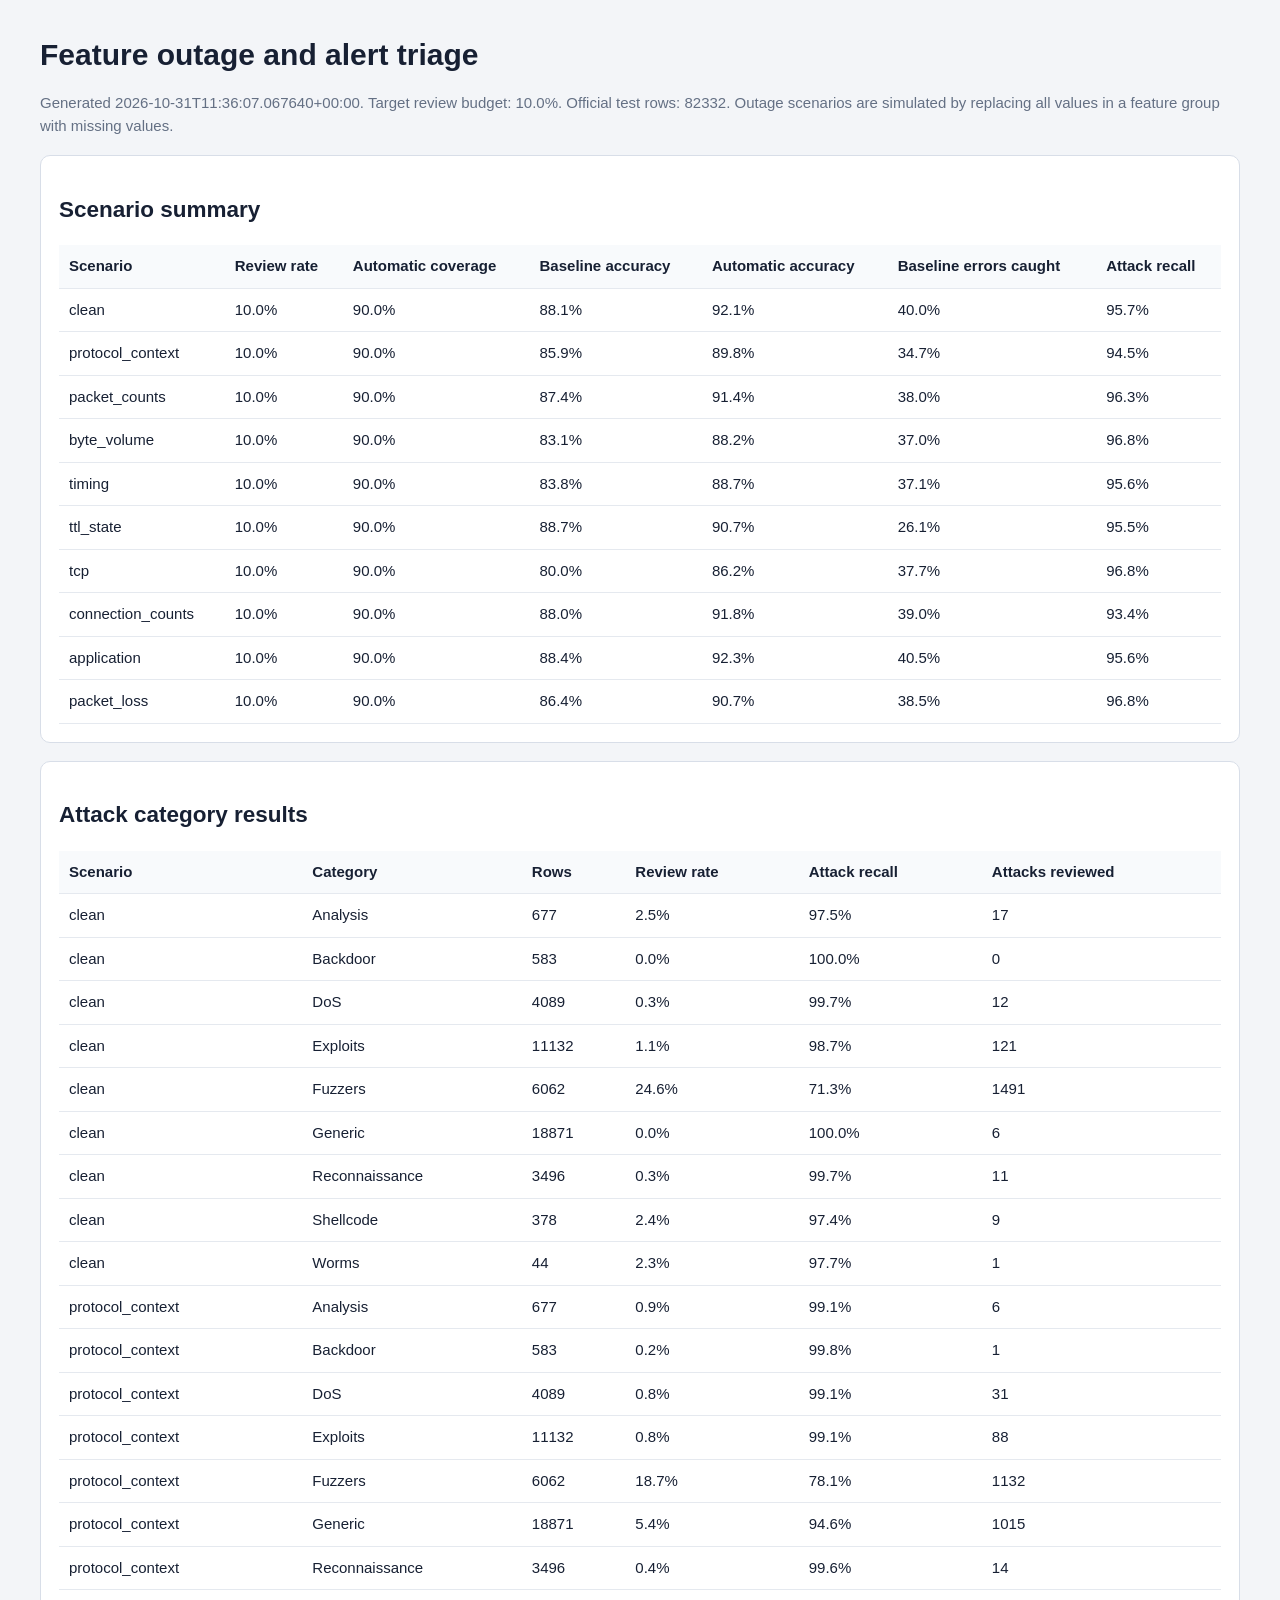
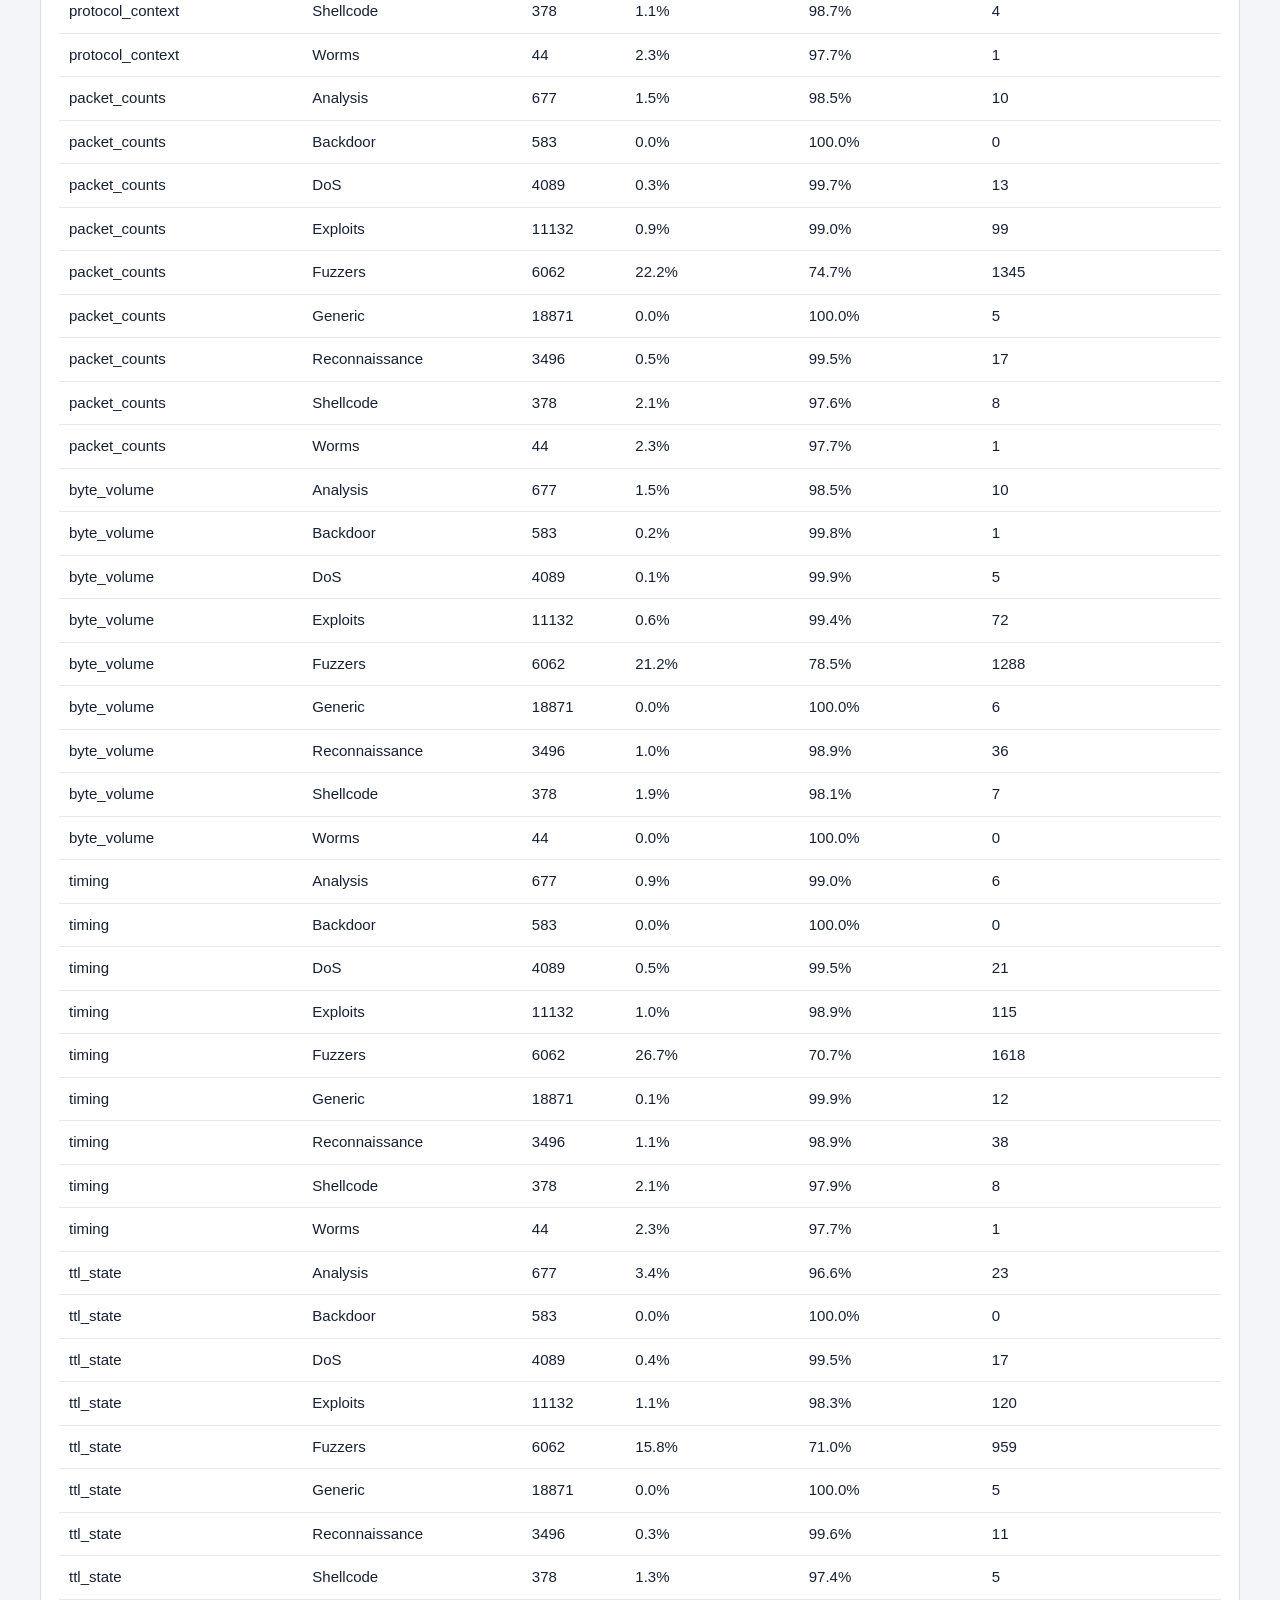
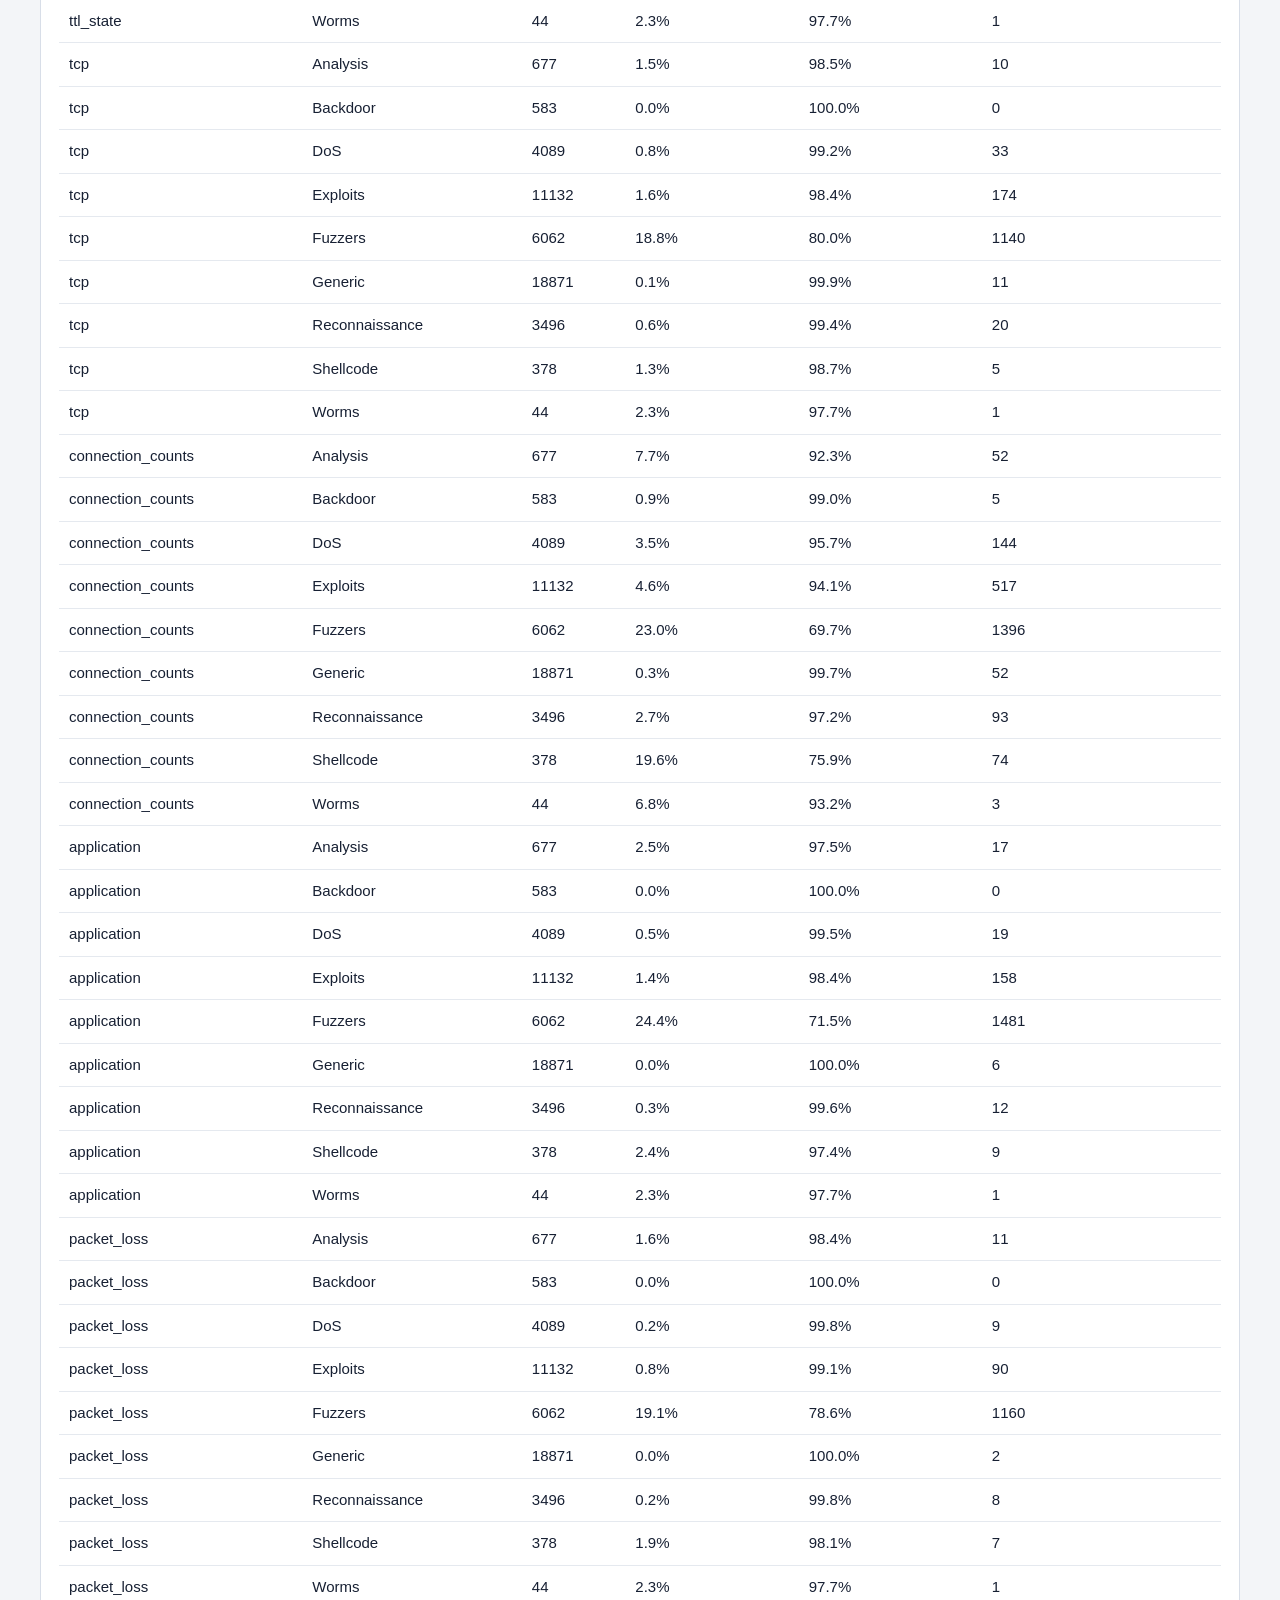
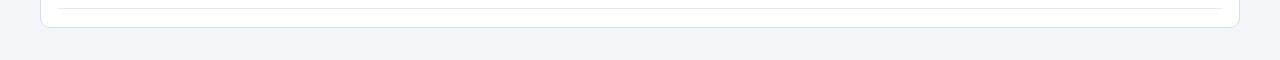
==== reports/feature_robustness_dashboard.html @ df0b9a1e "Made changes-1" ====
<!doctype html>
<html lang="en"><head><meta charset="utf-8">
<meta name="viewport" content="width=device-width, initial-scale=1">
<title>Feature outage and alert triage experiment</title>
<style>
body { margin: 0; background: #f3f5f8; color: #172033;
  font: 15px/1.5 -apple-system, BlinkMacSystemFont, "Segoe UI", Arial, sans-serif; }
main { max-width: 1200px; margin: 32px auto; padding: 0 20px; }
section { background: white; border: 1px solid #d8dee8; border-radius: 10px;
  margin: 18px 0; padding: 18px; }
h1 { margin-bottom: 4px; } .muted { color: #647084; }
.table-wrap { overflow-x: auto; }
table { width: 100%; border-collapse: collapse; white-space: nowrap; }
th, td { text-align: left; border-bottom: 1px solid #e5e9ef; padding: 10px; }
th { background: #f8fafc; }
</style></head><body><main>
<h1>Feature outage and alert triage</h1>
<p class="muted">Generated 2026-10-31T11:36:07.067640+00:00. Target review budget: 10.0%. 
Official test rows: 82332. Outage scenarios are simulated by replacing
all values in a feature group with missing values.</p>
<section><h2>Scenario summary</h2><div class="table-wrap"><table>
<thead><tr><th>Scenario</th><th>Review rate</th><th>Automatic coverage</th>
<th>Baseline accuracy</th><th>Automatic accuracy</th>
<th>Baseline errors caught</th><th>Attack recall</th></tr></thead>
<tbody><tr><td>clean</td><td>10.0%</td><td>90.0%</td><td>88.1%</td><td>92.1%</td><td>40.0%</td><td>95.7%</td></tr>
<tr><td>protocol_context</td><td>10.0%</td><td>90.0%</td><td>85.9%</td><td>89.8%</td><td>34.7%</td><td>94.5%</td></tr>
<tr><td>packet_counts</td><td>10.0%</td><td>90.0%</td><td>87.4%</td><td>91.4%</td><td>38.0%</td><td>96.3%</td></tr>
<tr><td>byte_volume</td><td>10.0%</td><td>90.0%</td><td>83.1%</td><td>88.2%</td><td>37.0%</td><td>96.8%</td></tr>
<tr><td>timing</td><td>10.0%</td><td>90.0%</td><td>83.8%</td><td>88.7%</td><td>37.1%</td><td>95.6%</td></tr>
<tr><td>ttl_state</td><td>10.0%</td><td>90.0%</td><td>88.7%</td><td>90.7%</td><td>26.1%</td><td>95.5%</td></tr>
<tr><td>tcp</td><td>10.0%</td><td>90.0%</td><td>80.0%</td><td>86.2%</td><td>37.7%</td><td>96.8%</td></tr>
<tr><td>connection_counts</td><td>10.0%</td><td>90.0%</td><td>88.0%</td><td>91.8%</td><td>39.0%</td><td>93.4%</td></tr>
<tr><td>application</td><td>10.0%</td><td>90.0%</td><td>88.4%</td><td>92.3%</td><td>40.5%</td><td>95.6%</td></tr>
<tr><td>packet_loss</td><td>10.0%</td><td>90.0%</td><td>86.4%</td><td>90.7%</td><td>38.5%</td><td>96.8%</td></tr></tbody></table></div></section>
<section><h2>Attack category results</h2>
<div class="table-wrap"><table><thead><tr>
<th>Scenario</th><th>Category</th><th>Rows</th><th>Review rate</th>
<th>Attack recall</th><th>Attacks reviewed</th>
</tr></thead><tbody><tr><td>clean</td><td>Analysis</td><td>677</td><td>2.5%</td><td>97.5%</td><td>17</td></tr>
<tr><td>clean</td><td>Backdoor</td><td>583</td><td>0.0%</td><td>100.0%</td><td>0</td></tr>
<tr><td>clean</td><td>DoS</td><td>4089</td><td>0.3%</td><td>99.7%</td><td>12</td></tr>
<tr><td>clean</td><td>Exploits</td><td>11132</td><td>1.1%</td><td>98.7%</td><td>121</td></tr>
<tr><td>clean</td><td>Fuzzers</td><td>6062</td><td>24.6%</td><td>71.3%</td><td>1491</td></tr>
<tr><td>clean</td><td>Generic</td><td>18871</td><td>0.0%</td><td>100.0%</td><td>6</td></tr>
<tr><td>clean</td><td>Reconnaissance</td><td>3496</td><td>0.3%</td><td>99.7%</td><td>11</td></tr>
<tr><td>clean</td><td>Shellcode</td><td>378</td><td>2.4%</td><td>97.4%</td><td>9</td></tr>
<tr><td>clean</td><td>Worms</td><td>44</td><td>2.3%</td><td>97.7%</td><td>1</td></tr>
<tr><td>protocol_context</td><td>Analysis</td><td>677</td><td>0.9%</td><td>99.1%</td><td>6</td></tr>
<tr><td>protocol_context</td><td>Backdoor</td><td>583</td><td>0.2%</td><td>99.8%</td><td>1</td></tr>
<tr><td>protocol_context</td><td>DoS</td><td>4089</td><td>0.8%</td><td>99.1%</td><td>31</td></tr>
<tr><td>protocol_context</td><td>Exploits</td><td>11132</td><td>0.8%</td><td>99.1%</td><td>88</td></tr>
<tr><td>protocol_context</td><td>Fuzzers</td><td>6062</td><td>18.7%</td><td>78.1%</td><td>1132</td></tr>
<tr><td>protocol_context</td><td>Generic</td><td>18871</td><td>5.4%</td><td>94.6%</td><td>1015</td></tr>
<tr><td>protocol_context</td><td>Reconnaissance</td><td>3496</td><td>0.4%</td><td>99.6%</td><td>14</td></tr>
<tr><td>protocol_context</td><td>Shellcode</td><td>378</td><td>1.1%</td><td>98.7%</td><td>4</td></tr>
<tr><td>protocol_context</td><td>Worms</td><td>44</td><td>2.3%</td><td>97.7%</td><td>1</td></tr>
<tr><td>packet_counts</td><td>Analysis</td><td>677</td><td>1.5%</td><td>98.5%</td><td>10</td></tr>
<tr><td>packet_counts</td><td>Backdoor</td><td>583</td><td>0.0%</td><td>100.0%</td><td>0</td></tr>
<tr><td>packet_counts</td><td>DoS</td><td>4089</td><td>0.3%</td><td>99.7%</td><td>13</td></tr>
<tr><td>packet_counts</td><td>Exploits</td><td>11132</td><td>0.9%</td><td>99.0%</td><td>99</td></tr>
<tr><td>packet_counts</td><td>Fuzzers</td><td>6062</td><td>22.2%</td><td>74.7%</td><td>1345</td></tr>
<tr><td>packet_counts</td><td>Generic</td><td>18871</td><td>0.0%</td><td>100.0%</td><td>5</td></tr>
<tr><td>packet_counts</td><td>Reconnaissance</td><td>3496</td><td>0.5%</td><td>99.5%</td><td>17</td></tr>
<tr><td>packet_counts</td><td>Shellcode</td><td>378</td><td>2.1%</td><td>97.6%</td><td>8</td></tr>
<tr><td>packet_counts</td><td>Worms</td><td>44</td><td>2.3%</td><td>97.7%</td><td>1</td></tr>
<tr><td>byte_volume</td><td>Analysis</td><td>677</td><td>1.5%</td><td>98.5%</td><td>10</td></tr>
<tr><td>byte_volume</td><td>Backdoor</td><td>583</td><td>0.2%</td><td>99.8%</td><td>1</td></tr>
<tr><td>byte_volume</td><td>DoS</td><td>4089</td><td>0.1%</td><td>99.9%</td><td>5</td></tr>
<tr><td>byte_volume</td><td>Exploits</td><td>11132</td><td>0.6%</td><td>99.4%</td><td>72</td></tr>
<tr><td>byte_volume</td><td>Fuzzers</td><td>6062</td><td>21.2%</td><td>78.5%</td><td>1288</td></tr>
<tr><td>byte_volume</td><td>Generic</td><td>18871</td><td>0.0%</td><td>100.0%</td><td>6</td></tr>
<tr><td>byte_volume</td><td>Reconnaissance</td><td>3496</td><td>1.0%</td><td>98.9%</td><td>36</td></tr>
<tr><td>byte_volume</td><td>Shellcode</td><td>378</td><td>1.9%</td><td>98.1%</td><td>7</td></tr>
<tr><td>byte_volume</td><td>Worms</td><td>44</td><td>0.0%</td><td>100.0%</td><td>0</td></tr>
<tr><td>timing</td><td>Analysis</td><td>677</td><td>0.9%</td><td>99.0%</td><td>6</td></tr>
<tr><td>timing</td><td>Backdoor</td><td>583</td><td>0.0%</td><td>100.0%</td><td>0</td></tr>
<tr><td>timing</td><td>DoS</td><td>4089</td><td>0.5%</td><td>99.5%</td><td>21</td></tr>
<tr><td>timing</td><td>Exploits</td><td>11132</td><td>1.0%</td><td>98.9%</td><td>115</td></tr>
<tr><td>timing</td><td>Fuzzers</td><td>6062</td><td>26.7%</td><td>70.7%</td><td>1618</td></tr>
<tr><td>timing</td><td>Generic</td><td>18871</td><td>0.1%</td><td>99.9%</td><td>12</td></tr>
<tr><td>timing</td><td>Reconnaissance</td><td>3496</td><td>1.1%</td><td>98.9%</td><td>38</td></tr>
<tr><td>timing</td><td>Shellcode</td><td>378</td><td>2.1%</td><td>97.9%</td><td>8</td></tr>
<tr><td>timing</td><td>Worms</td><td>44</td><td>2.3%</td><td>97.7%</td><td>1</td></tr>
<tr><td>ttl_state</td><td>Analysis</td><td>677</td><td>3.4%</td><td>96.6%</td><td>23</td></tr>
<tr><td>ttl_state</td><td>Backdoor</td><td>583</td><td>0.0%</td><td>100.0%</td><td>0</td></tr>
<tr><td>ttl_state</td><td>DoS</td><td>4089</td><td>0.4%</td><td>99.5%</td><td>17</td></tr>
<tr><td>ttl_state</td><td>Exploits</td><td>11132</td><td>1.1%</td><td>98.3%</td><td>120</td></tr>
<tr><td>ttl_state</td><td>Fuzzers</td><td>6062</td><td>15.8%</td><td>71.0%</td><td>959</td></tr>
<tr><td>ttl_state</td><td>Generic</td><td>18871</td><td>0.0%</td><td>100.0%</td><td>5</td></tr>
<tr><td>ttl_state</td><td>Reconnaissance</td><td>3496</td><td>0.3%</td><td>99.6%</td><td>11</td></tr>
<tr><td>ttl_state</td><td>Shellcode</td><td>378</td><td>1.3%</td><td>97.4%</td><td>5</td></tr>
<tr><td>ttl_state</td><td>Worms</td><td>44</td><td>2.3%</td><td>97.7%</td><td>1</td></tr>
<tr><td>tcp</td><td>Analysis</td><td>677</td><td>1.5%</td><td>98.5%</td><td>10</td></tr>
<tr><td>tcp</td><td>Backdoor</td><td>583</td><td>0.0%</td><td>100.0%</td><td>0</td></tr>
<tr><td>tcp</td><td>DoS</td><td>4089</td><td>0.8%</td><td>99.2%</td><td>33</td></tr>
<tr><td>tcp</td><td>Exploits</td><td>11132</td><td>1.6%</td><td>98.4%</td><td>174</td></tr>
<tr><td>tcp</td><td>Fuzzers</td><td>6062</td><td>18.8%</td><td>80.0%</td><td>1140</td></tr>
<tr><td>tcp</td><td>Generic</td><td>18871</td><td>0.1%</td><td>99.9%</td><td>11</td></tr>
<tr><td>tcp</td><td>Reconnaissance</td><td>3496</td><td>0.6%</td><td>99.4%</td><td>20</td></tr>
<tr><td>tcp</td><td>Shellcode</td><td>378</td><td>1.3%</td><td>98.7%</td><td>5</td></tr>
<tr><td>tcp</td><td>Worms</td><td>44</td><td>2.3%</td><td>97.7%</td><td>1</td></tr>
<tr><td>connection_counts</td><td>Analysis</td><td>677</td><td>7.7%</td><td>92.3%</td><td>52</td></tr>
<tr><td>connection_counts</td><td>Backdoor</td><td>583</td><td>0.9%</td><td>99.0%</td><td>5</td></tr>
<tr><td>connection_counts</td><td>DoS</td><td>4089</td><td>3.5%</td><td>95.7%</td><td>144</td></tr>
<tr><td>connection_counts</td><td>Exploits</td><td>11132</td><td>4.6%</td><td>94.1%</td><td>517</td></tr>
<tr><td>connection_counts</td><td>Fuzzers</td><td>6062</td><td>23.0%</td><td>69.7%</td><td>1396</td></tr>
<tr><td>connection_counts</td><td>Generic</td><td>18871</td><td>0.3%</td><td>99.7%</td><td>52</td></tr>
<tr><td>connection_counts</td><td>Reconnaissance</td><td>3496</td><td>2.7%</td><td>97.2%</td><td>93</td></tr>
<tr><td>connection_counts</td><td>Shellcode</td><td>378</td><td>19.6%</td><td>75.9%</td><td>74</td></tr>
<tr><td>connection_counts</td><td>Worms</td><td>44</td><td>6.8%</td><td>93.2%</td><td>3</td></tr>
<tr><td>application</td><td>Analysis</td><td>677</td><td>2.5%</td><td>97.5%</td><td>17</td></tr>
<tr><td>application</td><td>Backdoor</td><td>583</td><td>0.0%</td><td>100.0%</td><td>0</td></tr>
<tr><td>application</td><td>DoS</td><td>4089</td><td>0.5%</td><td>99.5%</td><td>19</td></tr>
<tr><td>application</td><td>Exploits</td><td>11132</td><td>1.4%</td><td>98.4%</td><td>158</td></tr>
<tr><td>application</td><td>Fuzzers</td><td>6062</td><td>24.4%</td><td>71.5%</td><td>1481</td></tr>
<tr><td>application</td><td>Generic</td><td>18871</td><td>0.0%</td><td>100.0%</td><td>6</td></tr>
<tr><td>application</td><td>Reconnaissance</td><td>3496</td><td>0.3%</td><td>99.6%</td><td>12</td></tr>
<tr><td>application</td><td>Shellcode</td><td>378</td><td>2.4%</td><td>97.4%</td><td>9</td></tr>
<tr><td>application</td><td>Worms</td><td>44</td><td>2.3%</td><td>97.7%</td><td>1</td></tr>
<tr><td>packet_loss</td><td>Analysis</td><td>677</td><td>1.6%</td><td>98.4%</td><td>11</td></tr>
<tr><td>packet_loss</td><td>Backdoor</td><td>583</td><td>0.0%</td><td>100.0%</td><td>0</td></tr>
<tr><td>packet_loss</td><td>DoS</td><td>4089</td><td>0.2%</td><td>99.8%</td><td>9</td></tr>
<tr><td>packet_loss</td><td>Exploits</td><td>11132</td><td>0.8%</td><td>99.1%</td><td>90</td></tr>
<tr><td>packet_loss</td><td>Fuzzers</td><td>6062</td><td>19.1%</td><td>78.6%</td><td>1160</td></tr>
<tr><td>packet_loss</td><td>Generic</td><td>18871</td><td>0.0%</td><td>100.0%</td><td>2</td></tr>
<tr><td>packet_loss</td><td>Reconnaissance</td><td>3496</td><td>0.2%</td><td>99.8%</td><td>8</td></tr>
<tr><td>packet_loss</td><td>Shellcode</td><td>378</td><td>1.9%</td><td>98.1%</td><td>7</td></tr>
<tr><td>packet_loss</td><td>Worms</td><td>44</td><td>2.3%</td><td>97.7%</td><td>1</td></tr></tbody></table></div></section>
</main></body></html>
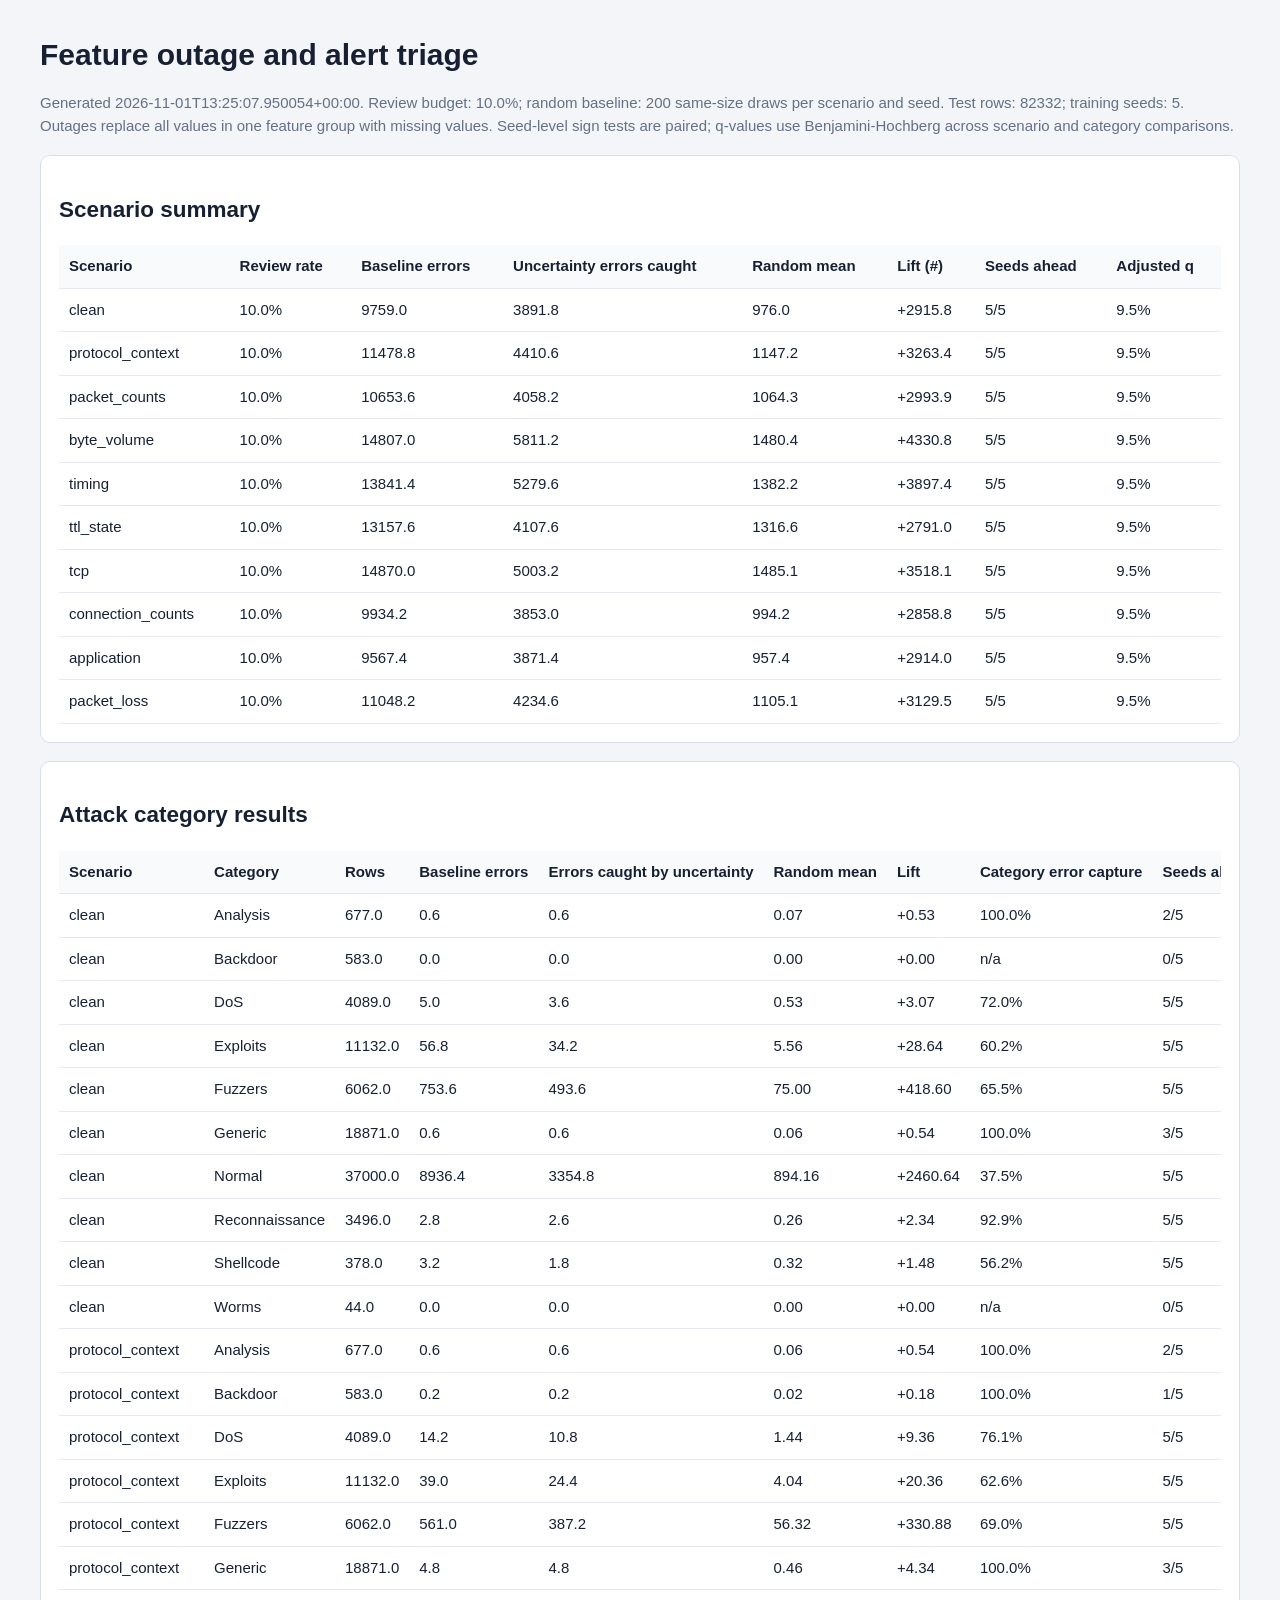
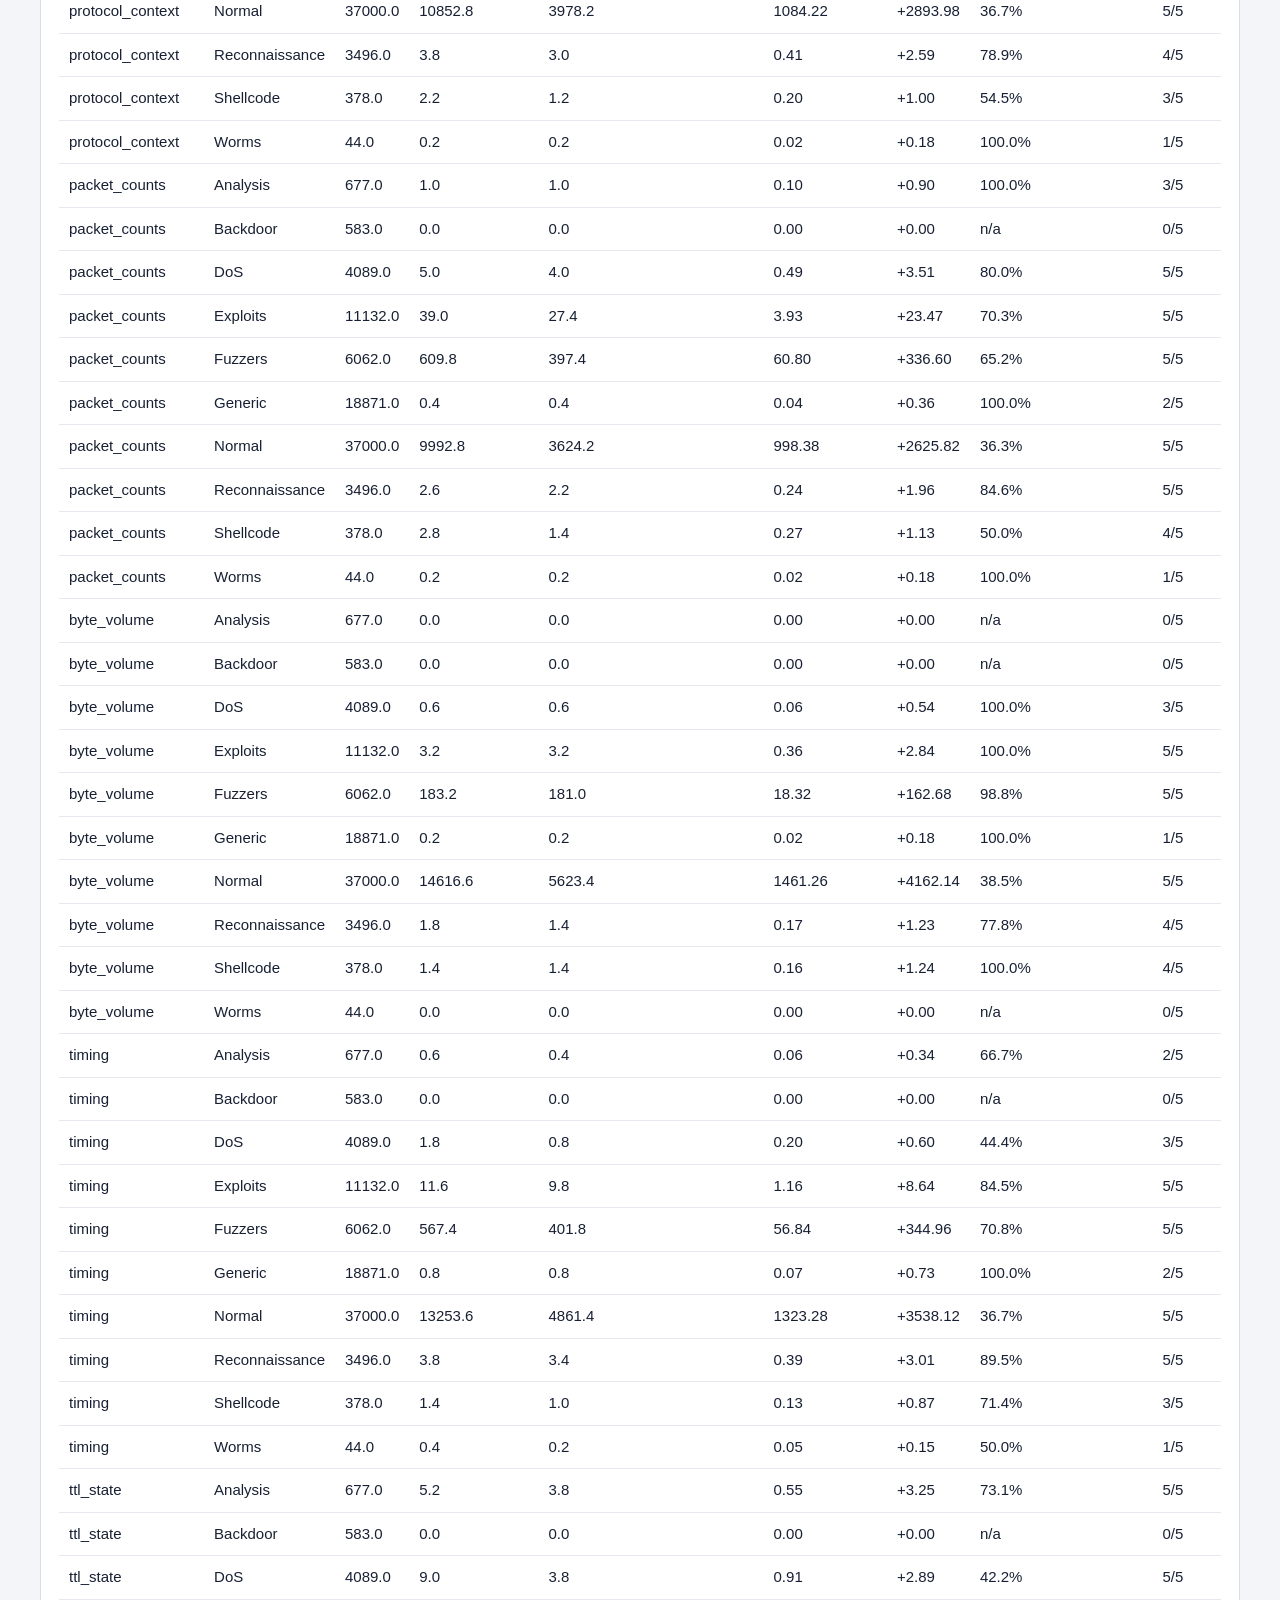
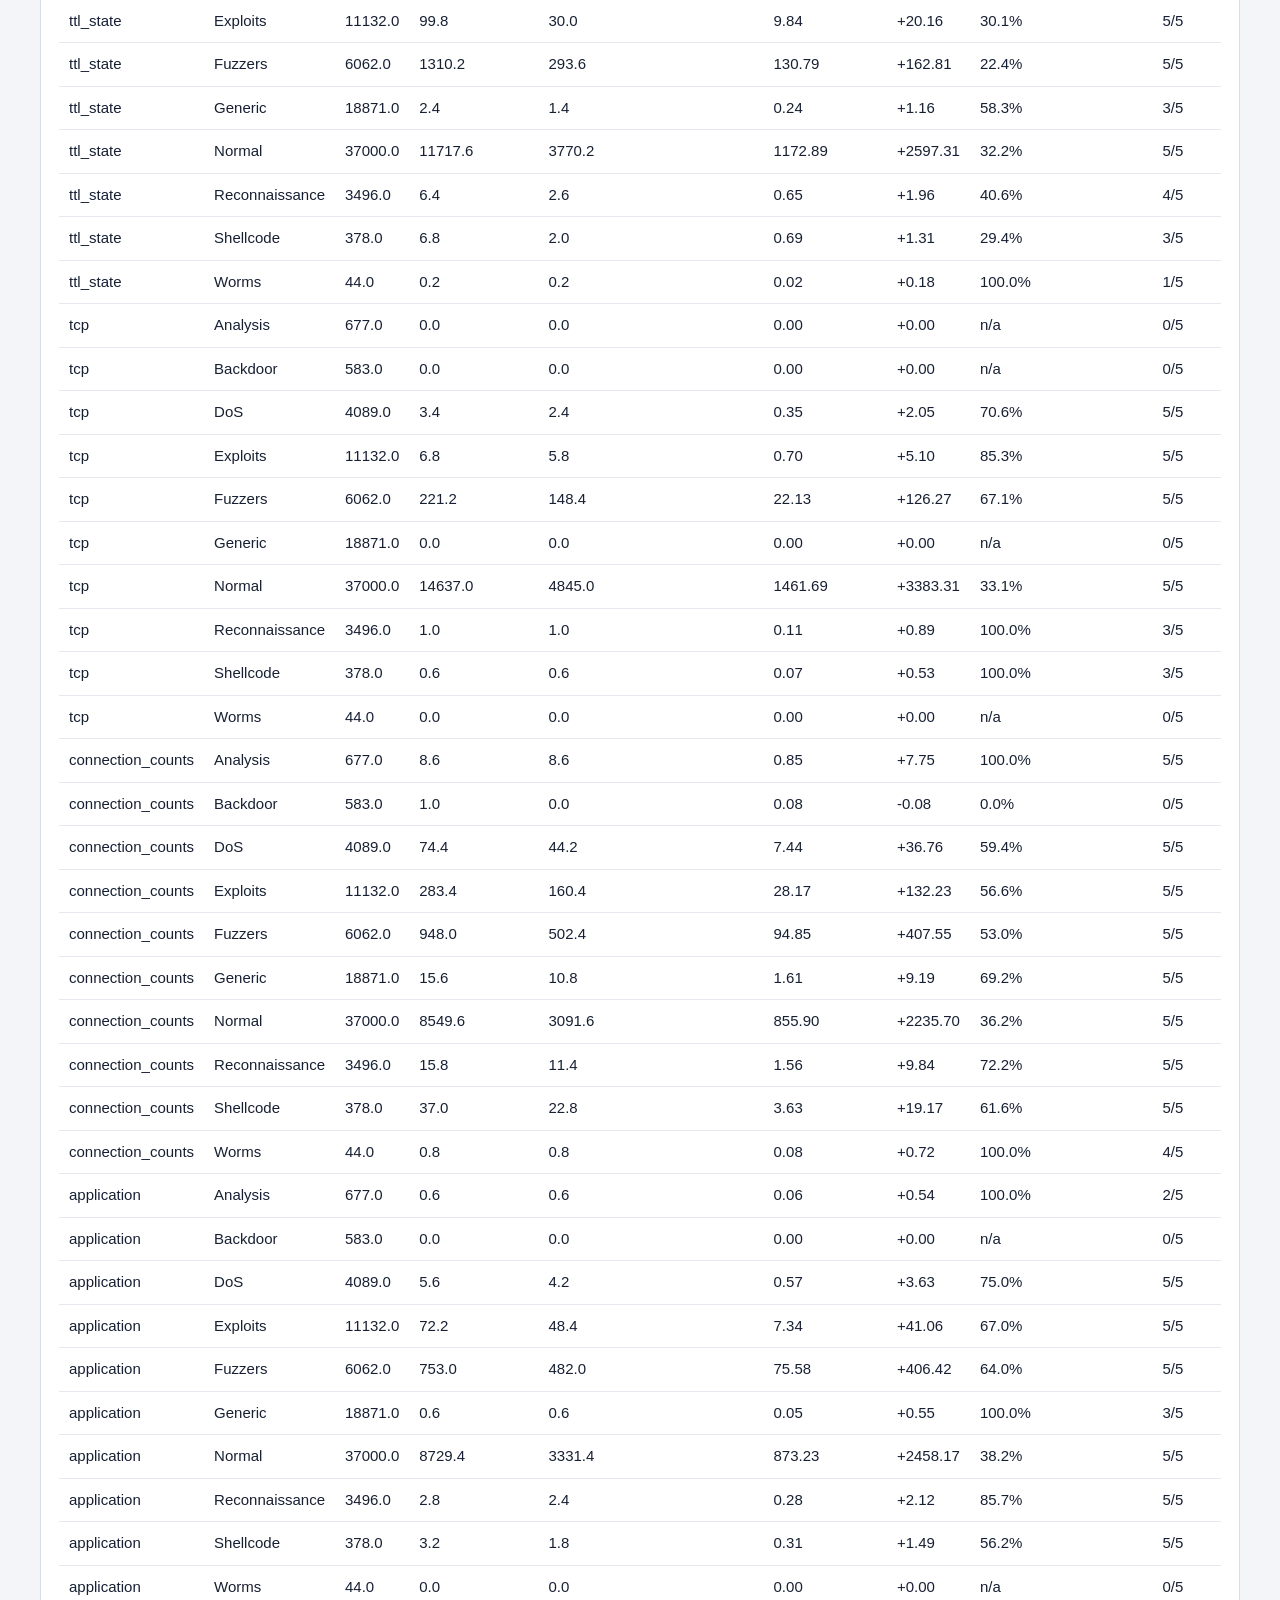
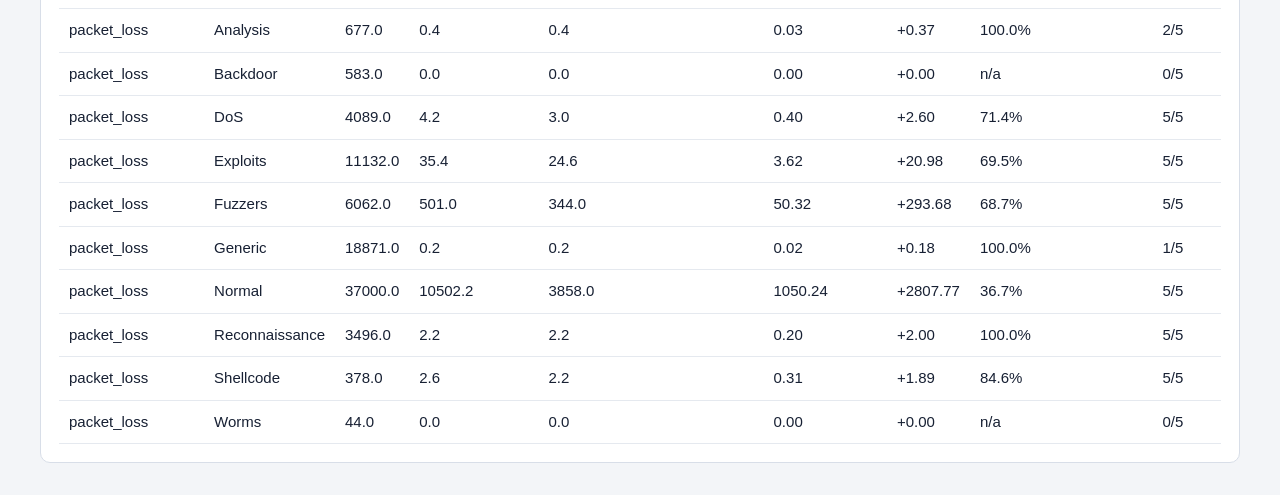
==== commit 5922d1e4: "Expand intrusion detection research project" ====
--- a/reports/feature_robustness_dashboard.html
+++ b/reports/feature_robustness_dashboard.html
@@ -15,115 +15,128 @@
 th { background: #f8fafc; }
 </style></head><body><main>
 <h1>Feature outage and alert triage</h1>
-<p class="muted">Generated 2026-10-31T11:36:07.067640+00:00. Target review budget: 10.0%. 
-Official test rows: 82332. Outage scenarios are simulated by replacing
-all values in a feature group with missing values.</p>
+<p class="muted">Generated 2026-11-01T13:25:07.950054+00:00. Review budget: 10.0%; random baseline:
+200 same-size draws per scenario and seed. Test rows: 82332; training
+seeds: 5. Outages replace all values in
+one feature group with missing values. Seed-level sign tests are paired; q-values
+use Benjamini-Hochberg across scenario and category comparisons.</p>
 <section><h2>Scenario summary</h2><div class="table-wrap"><table>
-<thead><tr><th>Scenario</th><th>Review rate</th><th>Automatic coverage</th>
-<th>Baseline accuracy</th><th>Automatic accuracy</th>
-<th>Baseline errors caught</th><th>Attack recall</th></tr></thead>
-<tbody><tr><td>clean</td><td>10.0%</td><td>90.0%</td><td>88.1%</td><td>92.1%</td><td>40.0%</td><td>95.7%</td></tr>
-<tr><td>protocol_context</td><td>10.0%</td><td>90.0%</td><td>85.9%</td><td>89.8%</td><td>34.7%</td><td>94.5%</td></tr>
-<tr><td>packet_counts</td><td>10.0%</td><td>90.0%</td><td>87.4%</td><td>91.4%</td><td>38.0%</td><td>96.3%</td></tr>
-<tr><td>byte_volume</td><td>10.0%</td><td>90.0%</td><td>83.1%</td><td>88.2%</td><td>37.0%</td><td>96.8%</td></tr>
-<tr><td>timing</td><td>10.0%</td><td>90.0%</td><td>83.8%</td><td>88.7%</td><td>37.1%</td><td>95.6%</td></tr>
-<tr><td>ttl_state</td><td>10.0%</td><td>90.0%</td><td>88.7%</td><td>90.7%</td><td>26.1%</td><td>95.5%</td></tr>
-<tr><td>tcp</td><td>10.0%</td><td>90.0%</td><td>80.0%</td><td>86.2%</td><td>37.7%</td><td>96.8%</td></tr>
-<tr><td>connection_counts</td><td>10.0%</td><td>90.0%</td><td>88.0%</td><td>91.8%</td><td>39.0%</td><td>93.4%</td></tr>
-<tr><td>application</td><td>10.0%</td><td>90.0%</td><td>88.4%</td><td>92.3%</td><td>40.5%</td><td>95.6%</td></tr>
-<tr><td>packet_loss</td><td>10.0%</td><td>90.0%</td><td>86.4%</td><td>90.7%</td><td>38.5%</td><td>96.8%</td></tr></tbody></table></div></section>
+<thead><tr><th>Scenario</th><th>Review rate</th><th>Baseline errors</th>
+<th>Uncertainty errors caught</th><th>Random mean</th><th>Lift (#)</th>
+<th>Seeds ahead</th><th>Adjusted q</th></tr></thead>
+<tbody><tr><td>clean</td><td>10.0%</td><td>9759.0</td><td>3891.8</td><td>976.0</td><td>+2915.8</td><td>5/5</td><td>9.5%</td></tr>
+<tr><td>protocol_context</td><td>10.0%</td><td>11478.8</td><td>4410.6</td><td>1147.2</td><td>+3263.4</td><td>5/5</td><td>9.5%</td></tr>
+<tr><td>packet_counts</td><td>10.0%</td><td>10653.6</td><td>4058.2</td><td>1064.3</td><td>+2993.9</td><td>5/5</td><td>9.5%</td></tr>
+<tr><td>byte_volume</td><td>10.0%</td><td>14807.0</td><td>5811.2</td><td>1480.4</td><td>+4330.8</td><td>5/5</td><td>9.5%</td></tr>
+<tr><td>timing</td><td>10.0%</td><td>13841.4</td><td>5279.6</td><td>1382.2</td><td>+3897.4</td><td>5/5</td><td>9.5%</td></tr>
+<tr><td>ttl_state</td><td>10.0%</td><td>13157.6</td><td>4107.6</td><td>1316.6</td><td>+2791.0</td><td>5/5</td><td>9.5%</td></tr>
+<tr><td>tcp</td><td>10.0%</td><td>14870.0</td><td>5003.2</td><td>1485.1</td><td>+3518.1</td><td>5/5</td><td>9.5%</td></tr>
+<tr><td>connection_counts</td><td>10.0%</td><td>9934.2</td><td>3853.0</td><td>994.2</td><td>+2858.8</td><td>5/5</td><td>9.5%</td></tr>
+<tr><td>application</td><td>10.0%</td><td>9567.4</td><td>3871.4</td><td>957.4</td><td>+2914.0</td><td>5/5</td><td>9.5%</td></tr>
+<tr><td>packet_loss</td><td>10.0%</td><td>11048.2</td><td>4234.6</td><td>1105.1</td><td>+3129.5</td><td>5/5</td><td>9.5%</td></tr></tbody></table></div></section>
 <section><h2>Attack category results</h2>
 <div class="table-wrap"><table><thead><tr>
-<th>Scenario</th><th>Category</th><th>Rows</th><th>Review rate</th>
-<th>Attack recall</th><th>Attacks reviewed</th>
-</tr></thead><tbody><tr><td>clean</td><td>Analysis</td><td>677</td><td>2.5%</td><td>97.5%</td><td>17</td></tr>
-<tr><td>clean</td><td>Backdoor</td><td>583</td><td>0.0%</td><td>100.0%</td><td>0</td></tr>
-<tr><td>clean</td><td>DoS</td><td>4089</td><td>0.3%</td><td>99.7%</td><td>12</td></tr>
-<tr><td>clean</td><td>Exploits</td><td>11132</td><td>1.1%</td><td>98.7%</td><td>121</td></tr>
-<tr><td>clean</td><td>Fuzzers</td><td>6062</td><td>24.6%</td><td>71.3%</td><td>1491</td></tr>
-<tr><td>clean</td><td>Generic</td><td>18871</td><td>0.0%</td><td>100.0%</td><td>6</td></tr>
-<tr><td>clean</td><td>Reconnaissance</td><td>3496</td><td>0.3%</td><td>99.7%</td><td>11</td></tr>
-<tr><td>clean</td><td>Shellcode</td><td>378</td><td>2.4%</td><td>97.4%</td><td>9</td></tr>
-<tr><td>clean</td><td>Worms</td><td>44</td><td>2.3%</td><td>97.7%</td><td>1</td></tr>
-<tr><td>protocol_context</td><td>Analysis</td><td>677</td><td>0.9%</td><td>99.1%</td><td>6</td></tr>
-<tr><td>protocol_context</td><td>Backdoor</td><td>583</td><td>0.2%</td><td>99.8%</td><td>1</td></tr>
-<tr><td>protocol_context</td><td>DoS</td><td>4089</td><td>0.8%</td><td>99.1%</td><td>31</td></tr>
-<tr><td>protocol_context</td><td>Exploits</td><td>11132</td><td>0.8%</td><td>99.1%</td><td>88</td></tr>
-<tr><td>protocol_context</td><td>Fuzzers</td><td>6062</td><td>18.7%</td><td>78.1%</td><td>1132</td></tr>
-<tr><td>protocol_context</td><td>Generic</td><td>18871</td><td>5.4%</td><td>94.6%</td><td>1015</td></tr>
-<tr><td>protocol_context</td><td>Reconnaissance</td><td>3496</td><td>0.4%</td><td>99.6%</td><td>14</td></tr>
-<tr><td>protocol_context</td><td>Shellcode</td><td>378</td><td>1.1%</td><td>98.7%</td><td>4</td></tr>
-<tr><td>protocol_context</td><td>Worms</td><td>44</td><td>2.3%</td><td>97.7%</td><td>1</td></tr>
-<tr><td>packet_counts</td><td>Analysis</td><td>677</td><td>1.5%</td><td>98.5%</td><td>10</td></tr>
-<tr><td>packet_counts</td><td>Backdoor</td><td>583</td><td>0.0%</td><td>100.0%</td><td>0</td></tr>
-<tr><td>packet_counts</td><td>DoS</td><td>4089</td><td>0.3%</td><td>99.7%</td><td>13</td></tr>
-<tr><td>packet_counts</td><td>Exploits</td><td>11132</td><td>0.9%</td><td>99.0%</td><td>99</td></tr>
-<tr><td>packet_counts</td><td>Fuzzers</td><td>6062</td><td>22.2%</td><td>74.7%</td><td>1345</td></tr>
-<tr><td>packet_counts</td><td>Generic</td><td>18871</td><td>0.0%</td><td>100.0%</td><td>5</td></tr>
-<tr><td>packet_counts</td><td>Reconnaissance</td><td>3496</td><td>0.5%</td><td>99.5%</td><td>17</td></tr>
-<tr><td>packet_counts</td><td>Shellcode</td><td>378</td><td>2.1%</td><td>97.6%</td><td>8</td></tr>
-<tr><td>packet_counts</td><td>Worms</td><td>44</td><td>2.3%</td><td>97.7%</td><td>1</td></tr>
-<tr><td>byte_volume</td><td>Analysis</td><td>677</td><td>1.5%</td><td>98.5%</td><td>10</td></tr>
-<tr><td>byte_volume</td><td>Backdoor</td><td>583</td><td>0.2%</td><td>99.8%</td><td>1</td></tr>
-<tr><td>byte_volume</td><td>DoS</td><td>4089</td><td>0.1%</td><td>99.9%</td><td>5</td></tr>
-<tr><td>byte_volume</td><td>Exploits</td><td>11132</td><td>0.6%</td><td>99.4%</td><td>72</td></tr>
-<tr><td>byte_volume</td><td>Fuzzers</td><td>6062</td><td>21.2%</td><td>78.5%</td><td>1288</td></tr>
-<tr><td>byte_volume</td><td>Generic</td><td>18871</td><td>0.0%</td><td>100.0%</td><td>6</td></tr>
-<tr><td>byte_volume</td><td>Reconnaissance</td><td>3496</td><td>1.0%</td><td>98.9%</td><td>36</td></tr>
-<tr><td>byte_volume</td><td>Shellcode</td><td>378</td><td>1.9%</td><td>98.1%</td><td>7</td></tr>
-<tr><td>byte_volume</td><td>Worms</td><td>44</td><td>0.0%</td><td>100.0%</td><td>0</td></tr>
-<tr><td>timing</td><td>Analysis</td><td>677</td><td>0.9%</td><td>99.0%</td><td>6</td></tr>
-<tr><td>timing</td><td>Backdoor</td><td>583</td><td>0.0%</td><td>100.0%</td><td>0</td></tr>
-<tr><td>timing</td><td>DoS</td><td>4089</td><td>0.5%</td><td>99.5%</td><td>21</td></tr>
-<tr><td>timing</td><td>Exploits</td><td>11132</td><td>1.0%</td><td>98.9%</td><td>115</td></tr>
-<tr><td>timing</td><td>Fuzzers</td><td>6062</td><td>26.7%</td><td>70.7%</td><td>1618</td></tr>
-<tr><td>timing</td><td>Generic</td><td>18871</td><td>0.1%</td><td>99.9%</td><td>12</td></tr>
-<tr><td>timing</td><td>Reconnaissance</td><td>3496</td><td>1.1%</td><td>98.9%</td><td>38</td></tr>
-<tr><td>timing</td><td>Shellcode</td><td>378</td><td>2.1%</td><td>97.9%</td><td>8</td></tr>
-<tr><td>timing</td><td>Worms</td><td>44</td><td>2.3%</td><td>97.7%</td><td>1</td></tr>
-<tr><td>ttl_state</td><td>Analysis</td><td>677</td><td>3.4%</td><td>96.6%</td><td>23</td></tr>
-<tr><td>ttl_state</td><td>Backdoor</td><td>583</td><td>0.0%</td><td>100.0%</td><td>0</td></tr>
-<tr><td>ttl_state</td><td>DoS</td><td>4089</td><td>0.4%</td><td>99.5%</td><td>17</td></tr>
-<tr><td>ttl_state</td><td>Exploits</td><td>11132</td><td>1.1%</td><td>98.3%</td><td>120</td></tr>
-<tr><td>ttl_state</td><td>Fuzzers</td><td>6062</td><td>15.8%</td><td>71.0%</td><td>959</td></tr>
-<tr><td>ttl_state</td><td>Generic</td><td>18871</td><td>0.0%</td><td>100.0%</td><td>5</td></tr>
-<tr><td>ttl_state</td><td>Reconnaissance</td><td>3496</td><td>0.3%</td><td>99.6%</td><td>11</td></tr>
-<tr><td>ttl_state</td><td>Shellcode</td><td>378</td><td>1.3%</td><td>97.4%</td><td>5</td></tr>
-<tr><td>ttl_state</td><td>Worms</td><td>44</td><td>2.3%</td><td>97.7%</td><td>1</td></tr>
-<tr><td>tcp</td><td>Analysis</td><td>677</td><td>1.5%</td><td>98.5%</td><td>10</td></tr>
-<tr><td>tcp</td><td>Backdoor</td><td>583</td><td>0.0%</td><td>100.0%</td><td>0</td></tr>
-<tr><td>tcp</td><td>DoS</td><td>4089</td><td>0.8%</td><td>99.2%</td><td>33</td></tr>
-<tr><td>tcp</td><td>Exploits</td><td>11132</td><td>1.6%</td><td>98.4%</td><td>174</td></tr>
-<tr><td>tcp</td><td>Fuzzers</td><td>6062</td><td>18.8%</td><td>80.0%</td><td>1140</td></tr>
-<tr><td>tcp</td><td>Generic</td><td>18871</td><td>0.1%</td><td>99.9%</td><td>11</td></tr>
-<tr><td>tcp</td><td>Reconnaissance</td><td>3496</td><td>0.6%</td><td>99.4%</td><td>20</td></tr>
-<tr><td>tcp</td><td>Shellcode</td><td>378</td><td>1.3%</td><td>98.7%</td><td>5</td></tr>
-<tr><td>tcp</td><td>Worms</td><td>44</td><td>2.3%</td><td>97.7%</td><td>1</td></tr>
-<tr><td>connection_counts</td><td>Analysis</td><td>677</td><td>7.7%</td><td>92.3%</td><td>52</td></tr>
-<tr><td>connection_counts</td><td>Backdoor</td><td>583</td><td>0.9%</td><td>99.0%</td><td>5</td></tr>
-<tr><td>connection_counts</td><td>DoS</td><td>4089</td><td>3.5%</td><td>95.7%</td><td>144</td></tr>
-<tr><td>connection_counts</td><td>Exploits</td><td>11132</td><td>4.6%</td><td>94.1%</td><td>517</td></tr>
-<tr><td>connection_counts</td><td>Fuzzers</td><td>6062</td><td>23.0%</td><td>69.7%</td><td>1396</td></tr>
-<tr><td>connection_counts</td><td>Generic</td><td>18871</td><td>0.3%</td><td>99.7%</td><td>52</td></tr>
-<tr><td>connection_counts</td><td>Reconnaissance</td><td>3496</td><td>2.7%</td><td>97.2%</td><td>93</td></tr>
-<tr><td>connection_counts</td><td>Shellcode</td><td>378</td><td>19.6%</td><td>75.9%</td><td>74</td></tr>
-<tr><td>connection_counts</td><td>Worms</td><td>44</td><td>6.8%</td><td>93.2%</td><td>3</td></tr>
-<tr><td>application</td><td>Analysis</td><td>677</td><td>2.5%</td><td>97.5%</td><td>17</td></tr>
-<tr><td>application</td><td>Backdoor</td><td>583</td><td>0.0%</td><td>100.0%</td><td>0</td></tr>
-<tr><td>application</td><td>DoS</td><td>4089</td><td>0.5%</td><td>99.5%</td><td>19</td></tr>
-<tr><td>application</td><td>Exploits</td><td>11132</td><td>1.4%</td><td>98.4%</td><td>158</td></tr>
-<tr><td>application</td><td>Fuzzers</td><td>6062</td><td>24.4%</td><td>71.5%</td><td>1481</td></tr>
-<tr><td>application</td><td>Generic</td><td>18871</td><td>0.0%</td><td>100.0%</td><td>6</td></tr>
-<tr><td>application</td><td>Reconnaissance</td><td>3496</td><td>0.3%</td><td>99.6%</td><td>12</td></tr>
-<tr><td>application</td><td>Shellcode</td><td>378</td><td>2.4%</td><td>97.4%</td><td>9</td></tr>
-<tr><td>application</td><td>Worms</td><td>44</td><td>2.3%</td><td>97.7%</td><td>1</td></tr>
-<tr><td>packet_loss</td><td>Analysis</td><td>677</td><td>1.6%</td><td>98.4%</td><td>11</td></tr>
-<tr><td>packet_loss</td><td>Backdoor</td><td>583</td><td>0.0%</td><td>100.0%</td><td>0</td></tr>
-<tr><td>packet_loss</td><td>DoS</td><td>4089</td><td>0.2%</td><td>99.8%</td><td>9</td></tr>
-<tr><td>packet_loss</td><td>Exploits</td><td>11132</td><td>0.8%</td><td>99.1%</td><td>90</td></tr>
-<tr><td>packet_loss</td><td>Fuzzers</td><td>6062</td><td>19.1%</td><td>78.6%</td><td>1160</td></tr>
-<tr><td>packet_loss</td><td>Generic</td><td>18871</td><td>0.0%</td><td>100.0%</td><td>2</td></tr>
-<tr><td>packet_loss</td><td>Reconnaissance</td><td>3496</td><td>0.2%</td><td>99.8%</td><td>8</td></tr>
-<tr><td>packet_loss</td><td>Shellcode</td><td>378</td><td>1.9%</td><td>98.1%</td><td>7</td></tr>
-<tr><td>packet_loss</td><td>Worms</td><td>44</td><td>2.3%</td><td>97.7%</td><td>1</td></tr></tbody></table></div></section>
+<th>Scenario</th><th>Category</th><th>Rows</th><th>Baseline errors</th>
+<th>Errors caught by uncertainty</th><th>Random mean</th><th>Lift</th>
+<th>Category error capture</th><th>Seeds ahead</th><th>Adjusted q</th>
+</tr></thead><tbody><tr><td>clean</td><td>Analysis</td><td>677.0</td><td>0.6</td><td>0.6</td><td>0.07</td><td>+0.53</td><td>100.0%</td><td>2/5</td><td>58.0%</td></tr>
+<tr><td>clean</td><td>Backdoor</td><td>583.0</td><td>0.0</td><td>0.0</td><td>0.00</td><td>+0.00</td><td>n/a</td><td>0/5</td><td>n/a</td></tr>
+<tr><td>clean</td><td>DoS</td><td>4089.0</td><td>5.0</td><td>3.6</td><td>0.53</td><td>+3.07</td><td>72.0%</td><td>5/5</td><td>9.5%</td></tr>
+<tr><td>clean</td><td>Exploits</td><td>11132.0</td><td>56.8</td><td>34.2</td><td>5.56</td><td>+28.64</td><td>60.2%</td><td>5/5</td><td>9.5%</td></tr>
+<tr><td>clean</td><td>Fuzzers</td><td>6062.0</td><td>753.6</td><td>493.6</td><td>75.00</td><td>+418.60</td><td>65.5%</td><td>5/5</td><td>9.5%</td></tr>
+<tr><td>clean</td><td>Generic</td><td>18871.0</td><td>0.6</td><td>0.6</td><td>0.06</td><td>+0.54</td><td>100.0%</td><td>3/5</td><td>33.1%</td></tr>
+<tr><td>clean</td><td>Normal</td><td>37000.0</td><td>8936.4</td><td>3354.8</td><td>894.16</td><td>+2460.64</td><td>37.5%</td><td>5/5</td><td>9.5%</td></tr>
+<tr><td>clean</td><td>Reconnaissance</td><td>3496.0</td><td>2.8</td><td>2.6</td><td>0.26</td><td>+2.34</td><td>92.9%</td><td>5/5</td><td>9.5%</td></tr>
+<tr><td>clean</td><td>Shellcode</td><td>378.0</td><td>3.2</td><td>1.8</td><td>0.32</td><td>+1.48</td><td>56.2%</td><td>5/5</td><td>9.5%</td></tr>
+<tr><td>clean</td><td>Worms</td><td>44.0</td><td>0.0</td><td>0.0</td><td>0.00</td><td>+0.00</td><td>n/a</td><td>0/5</td><td>n/a</td></tr>
+<tr><td>protocol_context</td><td>Analysis</td><td>677.0</td><td>0.6</td><td>0.6</td><td>0.06</td><td>+0.54</td><td>100.0%</td><td>2/5</td><td>58.0%</td></tr>
+<tr><td>protocol_context</td><td>Backdoor</td><td>583.0</td><td>0.2</td><td>0.2</td><td>0.02</td><td>+0.18</td><td>100.0%</td><td>1/5</td><td>100.0%</td></tr>
+<tr><td>protocol_context</td><td>DoS</td><td>4089.0</td><td>14.2</td><td>10.8</td><td>1.44</td><td>+9.36</td><td>76.1%</td><td>5/5</td><td>9.5%</td></tr>
+<tr><td>protocol_context</td><td>Exploits</td><td>11132.0</td><td>39.0</td><td>24.4</td><td>4.04</td><td>+20.36</td><td>62.6%</td><td>5/5</td><td>9.5%</td></tr>
+<tr><td>protocol_context</td><td>Fuzzers</td><td>6062.0</td><td>561.0</td><td>387.2</td><td>56.32</td><td>+330.88</td><td>69.0%</td><td>5/5</td><td>9.5%</td></tr>
+<tr><td>protocol_context</td><td>Generic</td><td>18871.0</td><td>4.8</td><td>4.8</td><td>0.46</td><td>+4.34</td><td>100.0%</td><td>3/5</td><td>33.1%</td></tr>
+<tr><td>protocol_context</td><td>Normal</td><td>37000.0</td><td>10852.8</td><td>3978.2</td><td>1084.22</td><td>+2893.98</td><td>36.7%</td><td>5/5</td><td>9.5%</td></tr>
+<tr><td>protocol_context</td><td>Reconnaissance</td><td>3496.0</td><td>3.8</td><td>3.0</td><td>0.41</td><td>+2.59</td><td>78.9%</td><td>4/5</td><td>47.0%</td></tr>
+<tr><td>protocol_context</td><td>Shellcode</td><td>378.0</td><td>2.2</td><td>1.2</td><td>0.20</td><td>+1.00</td><td>54.5%</td><td>3/5</td><td>100.0%</td></tr>
+<tr><td>protocol_context</td><td>Worms</td><td>44.0</td><td>0.2</td><td>0.2</td><td>0.02</td><td>+0.18</td><td>100.0%</td><td>1/5</td><td>100.0%</td></tr>
+<tr><td>packet_counts</td><td>Analysis</td><td>677.0</td><td>1.0</td><td>1.0</td><td>0.10</td><td>+0.90</td><td>100.0%</td><td>3/5</td><td>33.1%</td></tr>
+<tr><td>packet_counts</td><td>Backdoor</td><td>583.0</td><td>0.0</td><td>0.0</td><td>0.00</td><td>+0.00</td><td>n/a</td><td>0/5</td><td>n/a</td></tr>
+<tr><td>packet_counts</td><td>DoS</td><td>4089.0</td><td>5.0</td><td>4.0</td><td>0.49</td><td>+3.51</td><td>80.0%</td><td>5/5</td><td>9.5%</td></tr>
+<tr><td>packet_counts</td><td>Exploits</td><td>11132.0</td><td>39.0</td><td>27.4</td><td>3.93</td><td>+23.47</td><td>70.3%</td><td>5/5</td><td>9.5%</td></tr>
+<tr><td>packet_counts</td><td>Fuzzers</td><td>6062.0</td><td>609.8</td><td>397.4</td><td>60.80</td><td>+336.60</td><td>65.2%</td><td>5/5</td><td>9.5%</td></tr>
+<tr><td>packet_counts</td><td>Generic</td><td>18871.0</td><td>0.4</td><td>0.4</td><td>0.04</td><td>+0.36</td><td>100.0%</td><td>2/5</td><td>58.0%</td></tr>
+<tr><td>packet_counts</td><td>Normal</td><td>37000.0</td><td>9992.8</td><td>3624.2</td><td>998.38</td><td>+2625.82</td><td>36.3%</td><td>5/5</td><td>9.5%</td></tr>
+<tr><td>packet_counts</td><td>Reconnaissance</td><td>3496.0</td><td>2.6</td><td>2.2</td><td>0.24</td><td>+1.96</td><td>84.6%</td><td>5/5</td><td>9.5%</td></tr>
+<tr><td>packet_counts</td><td>Shellcode</td><td>378.0</td><td>2.8</td><td>1.4</td><td>0.27</td><td>+1.13</td><td>50.0%</td><td>4/5</td><td>47.0%</td></tr>
+<tr><td>packet_counts</td><td>Worms</td><td>44.0</td><td>0.2</td><td>0.2</td><td>0.02</td><td>+0.18</td><td>100.0%</td><td>1/5</td><td>100.0%</td></tr>
+<tr><td>byte_volume</td><td>Analysis</td><td>677.0</td><td>0.0</td><td>0.0</td><td>0.00</td><td>+0.00</td><td>n/a</td><td>0/5</td><td>n/a</td></tr>
+<tr><td>byte_volume</td><td>Backdoor</td><td>583.0</td><td>0.0</td><td>0.0</td><td>0.00</td><td>+0.00</td><td>n/a</td><td>0/5</td><td>n/a</td></tr>
+<tr><td>byte_volume</td><td>DoS</td><td>4089.0</td><td>0.6</td><td>0.6</td><td>0.06</td><td>+0.54</td><td>100.0%</td><td>3/5</td><td>33.1%</td></tr>
+<tr><td>byte_volume</td><td>Exploits</td><td>11132.0</td><td>3.2</td><td>3.2</td><td>0.36</td><td>+2.84</td><td>100.0%</td><td>5/5</td><td>9.5%</td></tr>
+<tr><td>byte_volume</td><td>Fuzzers</td><td>6062.0</td><td>183.2</td><td>181.0</td><td>18.32</td><td>+162.68</td><td>98.8%</td><td>5/5</td><td>9.5%</td></tr>
+<tr><td>byte_volume</td><td>Generic</td><td>18871.0</td><td>0.2</td><td>0.2</td><td>0.02</td><td>+0.18</td><td>100.0%</td><td>1/5</td><td>100.0%</td></tr>
+<tr><td>byte_volume</td><td>Normal</td><td>37000.0</td><td>14616.6</td><td>5623.4</td><td>1461.26</td><td>+4162.14</td><td>38.5%</td><td>5/5</td><td>9.5%</td></tr>
+<tr><td>byte_volume</td><td>Reconnaissance</td><td>3496.0</td><td>1.8</td><td>1.4</td><td>0.17</td><td>+1.23</td><td>77.8%</td><td>4/5</td><td>47.0%</td></tr>
+<tr><td>byte_volume</td><td>Shellcode</td><td>378.0</td><td>1.4</td><td>1.4</td><td>0.16</td><td>+1.24</td><td>100.0%</td><td>4/5</td><td>18.4%</td></tr>
+<tr><td>byte_volume</td><td>Worms</td><td>44.0</td><td>0.0</td><td>0.0</td><td>0.00</td><td>+0.00</td><td>n/a</td><td>0/5</td><td>n/a</td></tr>
+<tr><td>timing</td><td>Analysis</td><td>677.0</td><td>0.6</td><td>0.4</td><td>0.06</td><td>+0.34</td><td>66.7%</td><td>2/5</td><td>100.0%</td></tr>
+<tr><td>timing</td><td>Backdoor</td><td>583.0</td><td>0.0</td><td>0.0</td><td>0.00</td><td>+0.00</td><td>n/a</td><td>0/5</td><td>n/a</td></tr>
+<tr><td>timing</td><td>DoS</td><td>4089.0</td><td>1.8</td><td>0.8</td><td>0.20</td><td>+0.60</td><td>44.4%</td><td>3/5</td><td>100.0%</td></tr>
+<tr><td>timing</td><td>Exploits</td><td>11132.0</td><td>11.6</td><td>9.8</td><td>1.16</td><td>+8.64</td><td>84.5%</td><td>5/5</td><td>9.5%</td></tr>
+<tr><td>timing</td><td>Fuzzers</td><td>6062.0</td><td>567.4</td><td>401.8</td><td>56.84</td><td>+344.96</td><td>70.8%</td><td>5/5</td><td>9.5%</td></tr>
+<tr><td>timing</td><td>Generic</td><td>18871.0</td><td>0.8</td><td>0.8</td><td>0.07</td><td>+0.73</td><td>100.0%</td><td>2/5</td><td>58.0%</td></tr>
+<tr><td>timing</td><td>Normal</td><td>37000.0</td><td>13253.6</td><td>4861.4</td><td>1323.28</td><td>+3538.12</td><td>36.7%</td><td>5/5</td><td>9.5%</td></tr>
+<tr><td>timing</td><td>Reconnaissance</td><td>3496.0</td><td>3.8</td><td>3.4</td><td>0.39</td><td>+3.01</td><td>89.5%</td><td>5/5</td><td>9.5%</td></tr>
+<tr><td>timing</td><td>Shellcode</td><td>378.0</td><td>1.4</td><td>1.0</td><td>0.13</td><td>+0.87</td><td>71.4%</td><td>3/5</td><td>71.6%</td></tr>
+<tr><td>timing</td><td>Worms</td><td>44.0</td><td>0.4</td><td>0.2</td><td>0.05</td><td>+0.15</td><td>50.0%</td><td>1/5</td><td>100.0%</td></tr>
+<tr><td>ttl_state</td><td>Analysis</td><td>677.0</td><td>5.2</td><td>3.8</td><td>0.55</td><td>+3.25</td><td>73.1%</td><td>5/5</td><td>9.5%</td></tr>
+<tr><td>ttl_state</td><td>Backdoor</td><td>583.0</td><td>0.0</td><td>0.0</td><td>0.00</td><td>+0.00</td><td>n/a</td><td>0/5</td><td>n/a</td></tr>
+<tr><td>ttl_state</td><td>DoS</td><td>4089.0</td><td>9.0</td><td>3.8</td><td>0.91</td><td>+2.89</td><td>42.2%</td><td>5/5</td><td>9.5%</td></tr>
+<tr><td>ttl_state</td><td>Exploits</td><td>11132.0</td><td>99.8</td><td>30.0</td><td>9.84</td><td>+20.16</td><td>30.1%</td><td>5/5</td><td>9.5%</td></tr>
+<tr><td>ttl_state</td><td>Fuzzers</td><td>6062.0</td><td>1310.2</td><td>293.6</td><td>130.79</td><td>+162.81</td><td>22.4%</td><td>5/5</td><td>9.5%</td></tr>
+<tr><td>ttl_state</td><td>Generic</td><td>18871.0</td><td>2.4</td><td>1.4</td><td>0.24</td><td>+1.16</td><td>58.3%</td><td>3/5</td><td>100.0%</td></tr>
+<tr><td>ttl_state</td><td>Normal</td><td>37000.0</td><td>11717.6</td><td>3770.2</td><td>1172.89</td><td>+2597.31</td><td>32.2%</td><td>5/5</td><td>9.5%</td></tr>
+<tr><td>ttl_state</td><td>Reconnaissance</td><td>3496.0</td><td>6.4</td><td>2.6</td><td>0.65</td><td>+1.96</td><td>40.6%</td><td>4/5</td><td>47.0%</td></tr>
+<tr><td>ttl_state</td><td>Shellcode</td><td>378.0</td><td>6.8</td><td>2.0</td><td>0.69</td><td>+1.31</td><td>29.4%</td><td>3/5</td><td>100.0%</td></tr>
+<tr><td>ttl_state</td><td>Worms</td><td>44.0</td><td>0.2</td><td>0.2</td><td>0.02</td><td>+0.18</td><td>100.0%</td><td>1/5</td><td>100.0%</td></tr>
+<tr><td>tcp</td><td>Analysis</td><td>677.0</td><td>0.0</td><td>0.0</td><td>0.00</td><td>+0.00</td><td>n/a</td><td>0/5</td><td>n/a</td></tr>
+<tr><td>tcp</td><td>Backdoor</td><td>583.0</td><td>0.0</td><td>0.0</td><td>0.00</td><td>+0.00</td><td>n/a</td><td>0/5</td><td>n/a</td></tr>
+<tr><td>tcp</td><td>DoS</td><td>4089.0</td><td>3.4</td><td>2.4</td><td>0.35</td><td>+2.05</td><td>70.6%</td><td>5/5</td><td>9.5%</td></tr>
+<tr><td>tcp</td><td>Exploits</td><td>11132.0</td><td>6.8</td><td>5.8</td><td>0.70</td><td>+5.10</td><td>85.3%</td><td>5/5</td><td>9.5%</td></tr>
+<tr><td>tcp</td><td>Fuzzers</td><td>6062.0</td><td>221.2</td><td>148.4</td><td>22.13</td><td>+126.27</td><td>67.1%</td><td>5/5</td><td>9.5%</td></tr>
+<tr><td>tcp</td><td>Generic</td><td>18871.0</td><td>0.0</td><td>0.0</td><td>0.00</td><td>+0.00</td><td>n/a</td><td>0/5</td><td>n/a</td></tr>
+<tr><td>tcp</td><td>Normal</td><td>37000.0</td><td>14637.0</td><td>4845.0</td><td>1461.69</td><td>+3383.31</td><td>33.1%</td><td>5/5</td><td>9.5%</td></tr>
+<tr><td>tcp</td><td>Reconnaissance</td><td>3496.0</td><td>1.0</td><td>1.0</td><td>0.11</td><td>+0.89</td><td>100.0%</td><td>3/5</td><td>33.1%</td></tr>
+<tr><td>tcp</td><td>Shellcode</td><td>378.0</td><td>0.6</td><td>0.6</td><td>0.07</td><td>+0.53</td><td>100.0%</td><td>3/5</td><td>33.1%</td></tr>
+<tr><td>tcp</td><td>Worms</td><td>44.0</td><td>0.0</td><td>0.0</td><td>0.00</td><td>+0.00</td><td>n/a</td><td>0/5</td><td>n/a</td></tr>
+<tr><td>connection_counts</td><td>Analysis</td><td>677.0</td><td>8.6</td><td>8.6</td><td>0.85</td><td>+7.75</td><td>100.0%</td><td>5/5</td><td>9.5%</td></tr>
+<tr><td>connection_counts</td><td>Backdoor</td><td>583.0</td><td>1.0</td><td>0.0</td><td>0.08</td><td>-0.08</td><td>0.0%</td><td>0/5</td><td>9.5%</td></tr>
+<tr><td>connection_counts</td><td>DoS</td><td>4089.0</td><td>74.4</td><td>44.2</td><td>7.44</td><td>+36.76</td><td>59.4%</td><td>5/5</td><td>9.5%</td></tr>
+<tr><td>connection_counts</td><td>Exploits</td><td>11132.0</td><td>283.4</td><td>160.4</td><td>28.17</td><td>+132.23</td><td>56.6%</td><td>5/5</td><td>9.5%</td></tr>
+<tr><td>connection_counts</td><td>Fuzzers</td><td>6062.0</td><td>948.0</td><td>502.4</td><td>94.85</td><td>+407.55</td><td>53.0%</td><td>5/5</td><td>9.5%</td></tr>
+<tr><td>connection_counts</td><td>Generic</td><td>18871.0</td><td>15.6</td><td>10.8</td><td>1.61</td><td>+9.19</td><td>69.2%</td><td>5/5</td><td>9.5%</td></tr>
+<tr><td>connection_counts</td><td>Normal</td><td>37000.0</td><td>8549.6</td><td>3091.6</td><td>855.90</td><td>+2235.70</td><td>36.2%</td><td>5/5</td><td>9.5%</td></tr>
+<tr><td>connection_counts</td><td>Reconnaissance</td><td>3496.0</td><td>15.8</td><td>11.4</td><td>1.56</td><td>+9.84</td><td>72.2%</td><td>5/5</td><td>9.5%</td></tr>
+<tr><td>connection_counts</td><td>Shellcode</td><td>378.0</td><td>37.0</td><td>22.8</td><td>3.63</td><td>+19.17</td><td>61.6%</td><td>5/5</td><td>9.5%</td></tr>
+<tr><td>connection_counts</td><td>Worms</td><td>44.0</td><td>0.8</td><td>0.8</td><td>0.08</td><td>+0.72</td><td>100.0%</td><td>4/5</td><td>18.4%</td></tr>
+<tr><td>application</td><td>Analysis</td><td>677.0</td><td>0.6</td><td>0.6</td><td>0.06</td><td>+0.54</td><td>100.0%</td><td>2/5</td><td>58.0%</td></tr>
+<tr><td>application</td><td>Backdoor</td><td>583.0</td><td>0.0</td><td>0.0</td><td>0.00</td><td>+0.00</td><td>n/a</td><td>0/5</td><td>n/a</td></tr>
+<tr><td>application</td><td>DoS</td><td>4089.0</td><td>5.6</td><td>4.2</td><td>0.57</td><td>+3.63</td><td>75.0%</td><td>5/5</td><td>9.5%</td></tr>
+<tr><td>application</td><td>Exploits</td><td>11132.0</td><td>72.2</td><td>48.4</td><td>7.34</td><td>+41.06</td><td>67.0%</td><td>5/5</td><td>9.5%</td></tr>
+<tr><td>application</td><td>Fuzzers</td><td>6062.0</td><td>753.0</td><td>482.0</td><td>75.58</td><td>+406.42</td><td>64.0%</td><td>5/5</td><td>9.5%</td></tr>
+<tr><td>application</td><td>Generic</td><td>18871.0</td><td>0.6</td><td>0.6</td><td>0.05</td><td>+0.55</td><td>100.0%</td><td>3/5</td><td>33.1%</td></tr>
+<tr><td>application</td><td>Normal</td><td>37000.0</td><td>8729.4</td><td>3331.4</td><td>873.23</td><td>+2458.17</td><td>38.2%</td><td>5/5</td><td>9.5%</td></tr>
+<tr><td>application</td><td>Reconnaissance</td><td>3496.0</td><td>2.8</td><td>2.4</td><td>0.28</td><td>+2.12</td><td>85.7%</td><td>5/5</td><td>9.5%</td></tr>
+<tr><td>application</td><td>Shellcode</td><td>378.0</td><td>3.2</td><td>1.8</td><td>0.31</td><td>+1.49</td><td>56.2%</td><td>5/5</td><td>9.5%</td></tr>
+<tr><td>application</td><td>Worms</td><td>44.0</td><td>0.0</td><td>0.0</td><td>0.00</td><td>+0.00</td><td>n/a</td><td>0/5</td><td>n/a</td></tr>
+<tr><td>packet_loss</td><td>Analysis</td><td>677.0</td><td>0.4</td><td>0.4</td><td>0.03</td><td>+0.37</td><td>100.0%</td><td>2/5</td><td>58.0%</td></tr>
+<tr><td>packet_loss</td><td>Backdoor</td><td>583.0</td><td>0.0</td><td>0.0</td><td>0.00</td><td>+0.00</td><td>n/a</td><td>0/5</td><td>n/a</td></tr>
+<tr><td>packet_loss</td><td>DoS</td><td>4089.0</td><td>4.2</td><td>3.0</td><td>0.40</td><td>+2.60</td><td>71.4%</td><td>5/5</td><td>9.5%</td></tr>
+<tr><td>packet_loss</td><td>Exploits</td><td>11132.0</td><td>35.4</td><td>24.6</td><td>3.62</td><td>+20.98</td><td>69.5%</td><td>5/5</td><td>9.5%</td></tr>
+<tr><td>packet_loss</td><td>Fuzzers</td><td>6062.0</td><td>501.0</td><td>344.0</td><td>50.32</td><td>+293.68</td><td>68.7%</td><td>5/5</td><td>9.5%</td></tr>
+<tr><td>packet_loss</td><td>Generic</td><td>18871.0</td><td>0.2</td><td>0.2</td><td>0.02</td><td>+0.18</td><td>100.0%</td><td>1/5</td><td>100.0%</td></tr>
+<tr><td>packet_loss</td><td>Normal</td><td>37000.0</td><td>10502.2</td><td>3858.0</td><td>1050.24</td><td>+2807.77</td><td>36.7%</td><td>5/5</td><td>9.5%</td></tr>
+<tr><td>packet_loss</td><td>Reconnaissance</td><td>3496.0</td><td>2.2</td><td>2.2</td><td>0.20</td><td>+2.00</td><td>100.0%</td><td>5/5</td><td>9.5%</td></tr>
+<tr><td>packet_loss</td><td>Shellcode</td><td>378.0</td><td>2.6</td><td>2.2</td><td>0.31</td><td>+1.89</td><td>84.6%</td><td>5/5</td><td>9.5%</td></tr>
+<tr><td>packet_loss</td><td>Worms</td><td>44.0</td><td>0.0</td><td>0.0</td><td>0.00</td><td>+0.00</td><td>n/a</td><td>0/5</td><td>n/a</td></tr></tbody></table></div></section>
 </main></body></html>
